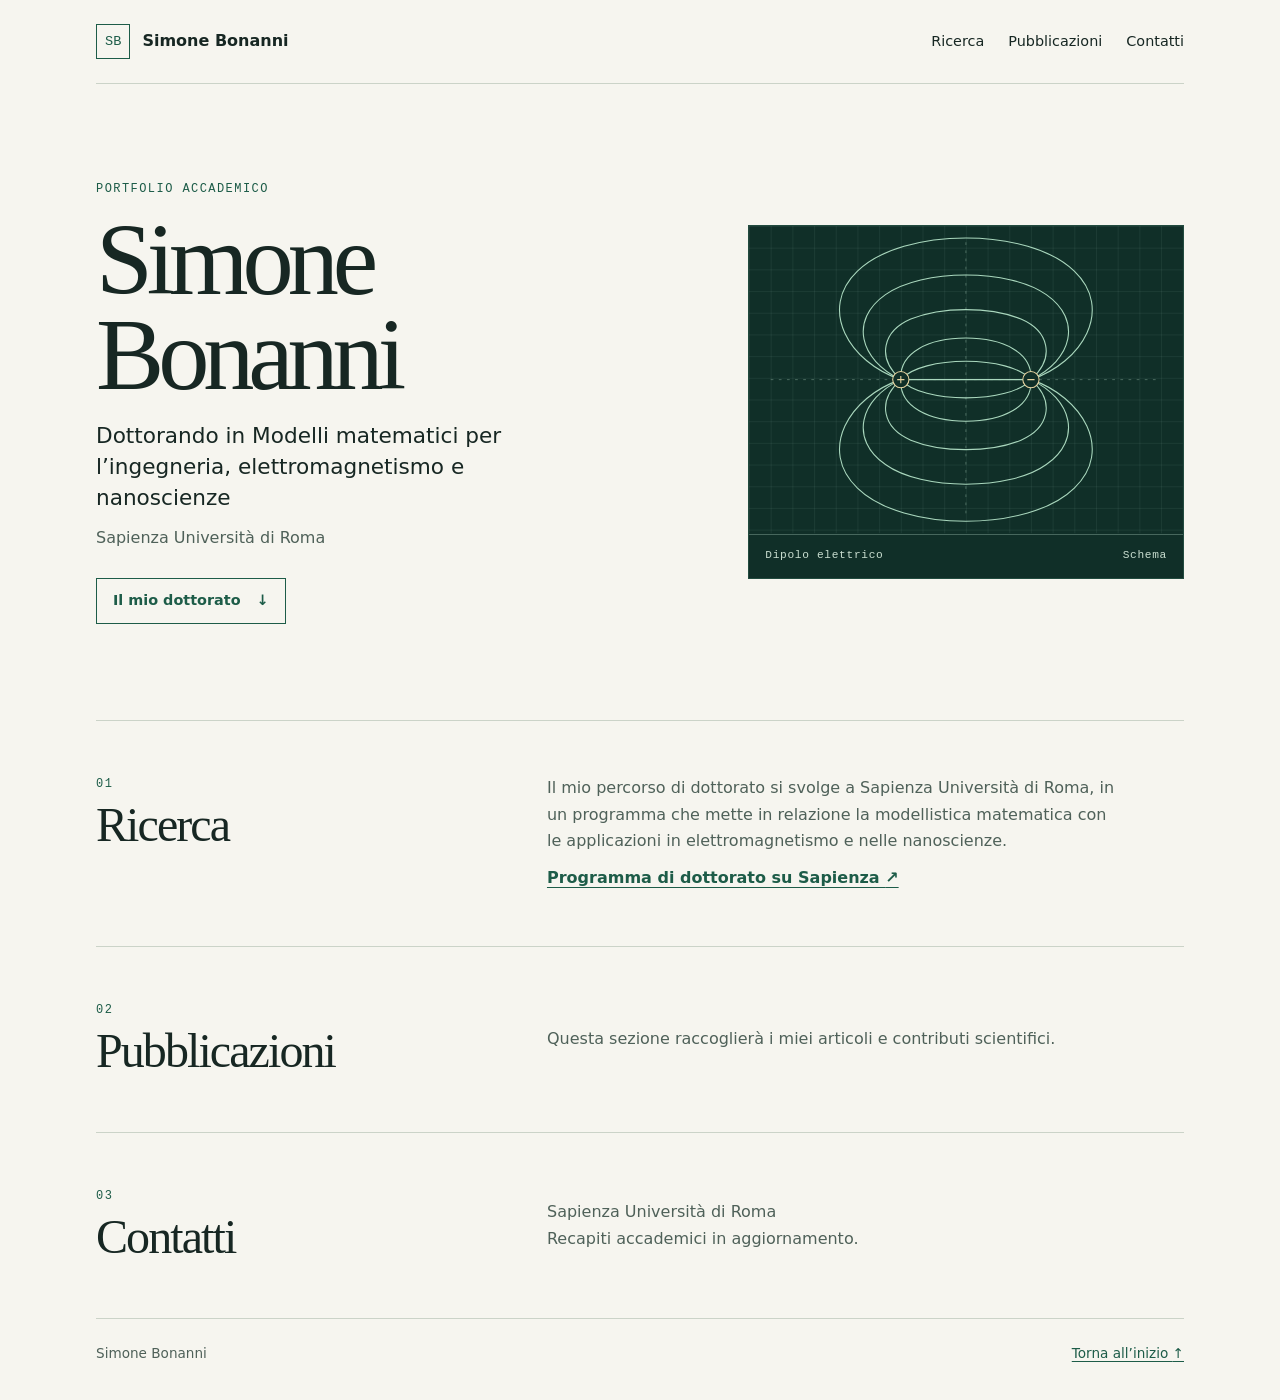
==== index.html @ e250a737 "Pubblica il portfolio accademico" ====
<!doctype html>
<html lang="it">
<head>
  <meta charset="utf-8">
  <meta name="viewport" content="width=device-width, initial-scale=1">
  <meta name="description" content="Portfolio accademico di Simone Bonanni, dottorando in Modelli matematici per l’ingegneria, elettromagnetismo e nanoscienze presso Sapienza Università di Roma.">
  <meta name="theme-color" content="#f6f5ef">
  <title>Simone Bonanni · Portfolio accademico</title>
  <link rel="icon" href="data:image/svg+xml,%3Csvg xmlns='http://www.w3.org/2000/svg' viewBox='0 0 32 32'%3E%3Crect width='32' height='32' rx='4' fill='%23102f28'/%3E%3Ctext x='16' y='21' text-anchor='middle' font-family='monospace' font-size='14' fill='%23f6f5ef'%3ESB%3C/text%3E%3C/svg%3E">
  <style>
    :root {
      color-scheme: light;
      --paper: #f6f5ef;
      --ink: #172723;
      --muted: #4f6159;
      --accent: #1d5c48;
      --line: #cbd3c8;
      --display: Georgia, "Times New Roman", serif;
      --mono: ui-monospace, "Cascadia Mono", Consolas, monospace;
    }

    *, *::before, *::after { box-sizing: border-box; }
    body {
      margin: 0;
      background: var(--paper);
      color: var(--ink);
      font: 1rem/1.65 system-ui, sans-serif;
    }
    a { color: var(--accent); text-underline-offset: .25em; }
    a:hover { text-decoration-thickness: 2px; }
    a:focus-visible { outline: 2px solid var(--accent); outline-offset: 5px; }
    h1, h2, p, figure { margin: 0; }
    h1, h2 { font-family: var(--display); font-weight: 400; }
    .wrap { width: min(68rem, calc(100% - 4rem)); margin-inline: auto; }
    .skip {
      position: absolute;
      z-index: 1;
      padding: .5rem 1rem;
      background: var(--paper);
      transform: translateY(-120%);
    }
    .skip:focus { transform: translateY(0); }
    .header {
      display: flex;
      align-items: center;
      justify-content: space-between;
      gap: .75rem 2rem;
      min-height: 5.25rem;
      padding-block: .75rem;
      border-bottom: 1px solid var(--line);
    }
    .brand {
      display: inline-flex;
      align-items: center;
      gap: .75rem;
      color: var(--ink);
      font-weight: 650;
      text-decoration: none;
    }
    .monogram {
      display: grid;
      place-items: center;
      width: 2.15rem;
      height: 2.15rem;
      border: 1px solid var(--accent);
      color: var(--accent);
      font: .85rem var(--mono);
    }
    .nav { display: flex; flex-wrap: wrap; gap: .3rem 1.5rem; }
    .nav a { color: var(--ink); font-size: .9rem; text-decoration: none; }
    .nav a:hover, .brand:hover { text-decoration: underline; }
    .hero {
      display: grid;
      grid-template-columns: minmax(0, 1.35fr) minmax(0, 1fr);
      align-items: center;
      gap: clamp(2rem, 5vw, 4.5rem);
      padding-block: clamp(3.5rem, 8vw, 6rem);
    }
    .eyebrow, .section-number {
      color: var(--accent);
      font: .75rem/1.5 var(--mono);
      letter-spacing: .12em;
      text-transform: uppercase;
    }
    h1 {
      margin-block: .85rem 1.1rem;
      font-size: clamp(3.5rem, 8vw, 6.75rem);
      line-height: .93;
      letter-spacing: -.06em;
    }
    .role {
      max-width: 34ch;
      font-size: clamp(1.1rem, 2vw, 1.35rem);
      line-height: 1.45;
    }
    .affiliation { margin-top: .7rem; color: var(--muted); }
    .hero-link {
      display: inline-flex;
      align-items: center;
      gap: 1rem;
      margin-top: 1.65rem;
      padding: .65rem 1rem;
      border: 1px solid var(--accent);
      color: var(--accent);
      font-size: .9rem;
      font-weight: 650;
      text-decoration: none;
    }
    .hero-link:hover { background: var(--accent); color: white; }
    .field {
      display: grid;
      grid-template-rows: 1fr auto;
      border: 1px solid #224b3f;
      background: #102f28;
      color: #c9ded0;
    }
    .field svg { display: block; width: 100%; height: auto; }
    .field figcaption {
      display: flex;
      justify-content: space-between;
      gap: .5rem;
      padding: .85rem 1rem;
      border-top: 1px solid #47675d;
      font: .7rem/1.4 var(--mono);
      letter-spacing: .06em;
    }
    .section {
      display: grid;
      grid-template-columns: minmax(0, 1fr) minmax(0, 1.55fr);
      gap: 1.25rem 2.5rem;
      padding-block: clamp(2rem, 5vw, 3.4rem);
      border-top: 1px solid var(--line);
      scroll-margin-top: 1.5rem;
    }
    h2 {
      margin-top: .35rem;
      font-size: clamp(2rem, 4.3vw, 3rem);
      line-height: 1.1;
      letter-spacing: -.04em;
    }
    .section-body { align-self: center; }
    .section-body p { max-width: 56ch; color: var(--muted); }
    .section-body a { display: inline-block; margin-top: .65rem; font-weight: 600; }
    footer {
      display: flex;
      flex-wrap: wrap;
      justify-content: space-between;
      gap: .5rem 1.5rem;
      padding-block: 1.4rem 2.25rem;
      border-top: 1px solid var(--line);
      color: var(--muted);
      font-size: .85rem;
    }
    @media (max-width: 45rem) {
      .wrap { width: calc(100% - 2.5rem); }
      .hero, .section { grid-template-columns: 1fr; }
      .hero { gap: 2rem; }
      .field { max-width: 29rem; }
    }
    @media (max-width: 30rem) {
      .header { align-items: flex-start; flex-direction: column; }
      .nav { gap: .3rem 1.2rem; }
    }
  </style>
</head>
<body id="inizio">
  <a class="skip" href="#contenuto">Vai al contenuto</a>
  <header class="header wrap">
    <a class="brand" href="#inizio">
      <span class="monogram" aria-hidden="true">SB</span>
      <span>Simone Bonanni</span>
    </a>
    <nav class="nav" aria-label="Navigazione principale">
      <a href="#ricerca">Ricerca</a>
      <a href="#pubblicazioni">Pubblicazioni</a>
      <a href="#contatti">Contatti</a>
    </nav>
  </header>

  <main id="contenuto" class="wrap" tabindex="-1">
    <section class="hero" aria-labelledby="nome">
      <div>
        <p class="eyebrow">Portfolio accademico</p>
        <h1 id="nome">Simone<br>Bonanni</h1>
        <p class="role">Dottorando in Modelli matematici per l’ingegneria, elettromagnetismo e nanoscienze</p>
        <p class="affiliation">Sapienza Università di Roma</p>
        <a class="hero-link" href="#ricerca">Il mio dottorato <span aria-hidden="true">↓</span></a>
      </div>

      <figure class="field">
        <svg viewBox="0 0 480 340" aria-hidden="true" focusable="false">
          <defs>
            <pattern id="griglia" width="24" height="24" patternUnits="userSpaceOnUse">
              <path d="M 24 0 H 0 V 24" fill="none" stroke="#b5d9c5" stroke-opacity=".16"/>
            </pattern>
            <g id="linee" fill="none">
              <path d="M168 170 C111 151 76 92 120 50 C170 1 310 1 360 50 C404 92 369 151 312 170"/>
              <path d="M168 170 C122 148 111 104 151 76 C191 47 289 47 329 76 C369 104 358 148 312 170"/>
              <path d="M168 170 C140 145 149 116 179 103 C213 89 267 89 301 103 C331 116 340 145 312 170"/>
              <path d="M168 170 C166 140 199 124 240 124 C281 124 314 140 312 170"/>
              <path d="M168 170 C191 143 289 143 312 170"/>
            </g>
          </defs>
          <rect width="480" height="340" fill="url(#griglia)"/>
          <path d="M24 170 H456 M240 18 V322" stroke="#b5d9c5" stroke-opacity=".38" stroke-dasharray="3 6"/>
          <g stroke="#a9d7bd" stroke-width="1.2">
            <use href="#linee"/>
            <use href="#linee" transform="translate(0 340) scale(1 -1)"/>
            <path d="M168 170 H312" fill="none"/>
          </g>
          <g fill="#102f28" stroke="#e8d4a1" stroke-width="1.2">
            <circle cx="168" cy="170" r="9"/>
            <circle cx="312" cy="170" r="9"/>
            <path d="M164 170 H172 M168 166 V174 M308 170 H316" fill="none"/>
          </g>
        </svg>
        <figcaption><span>Dipolo elettrico</span><span>Schema</span></figcaption>
      </figure>
    </section>

    <section id="ricerca" class="section" aria-labelledby="titolo-ricerca">
      <div>
        <p class="section-number" aria-hidden="true">01</p>
        <h2 id="titolo-ricerca">Ricerca</h2>
      </div>
      <div class="section-body">
        <p>Il mio percorso di dottorato si svolge a Sapienza Università di Roma, in un programma che mette in relazione la modellistica matematica con le applicazioni in elettromagnetismo e nelle nanoscienze.</p>
        <a href="https://phd.uniroma1.it/web/modelli-matematici-per-lingegneria-elettromagnetismo-e-nanoscienze_nd3523.aspx">Programma di dottorato su Sapienza <span aria-hidden="true">↗</span></a>
      </div>
    </section>

    <section id="pubblicazioni" class="section" aria-labelledby="titolo-pubblicazioni">
      <div>
        <p class="section-number" aria-hidden="true">02</p>
        <h2 id="titolo-pubblicazioni">Pubblicazioni</h2>
      </div>
      <div class="section-body">
        <p>Questa sezione raccoglierà i miei articoli e contributi scientifici.</p>
      </div>
    </section>

    <section id="contatti" class="section" aria-labelledby="titolo-contatti">
      <div>
        <p class="section-number" aria-hidden="true">03</p>
        <h2 id="titolo-contatti">Contatti</h2>
      </div>
      <div class="section-body">
        <p>Sapienza Università di Roma</p>
        <p>Recapiti accademici in aggiornamento.</p>
      </div>
    </section>
  </main>

  <footer class="wrap">
    <p>Simone Bonanni</p>
    <a href="#inizio">Torna all’inizio <span aria-hidden="true">↑</span></a>
  </footer>
</body>
</html>
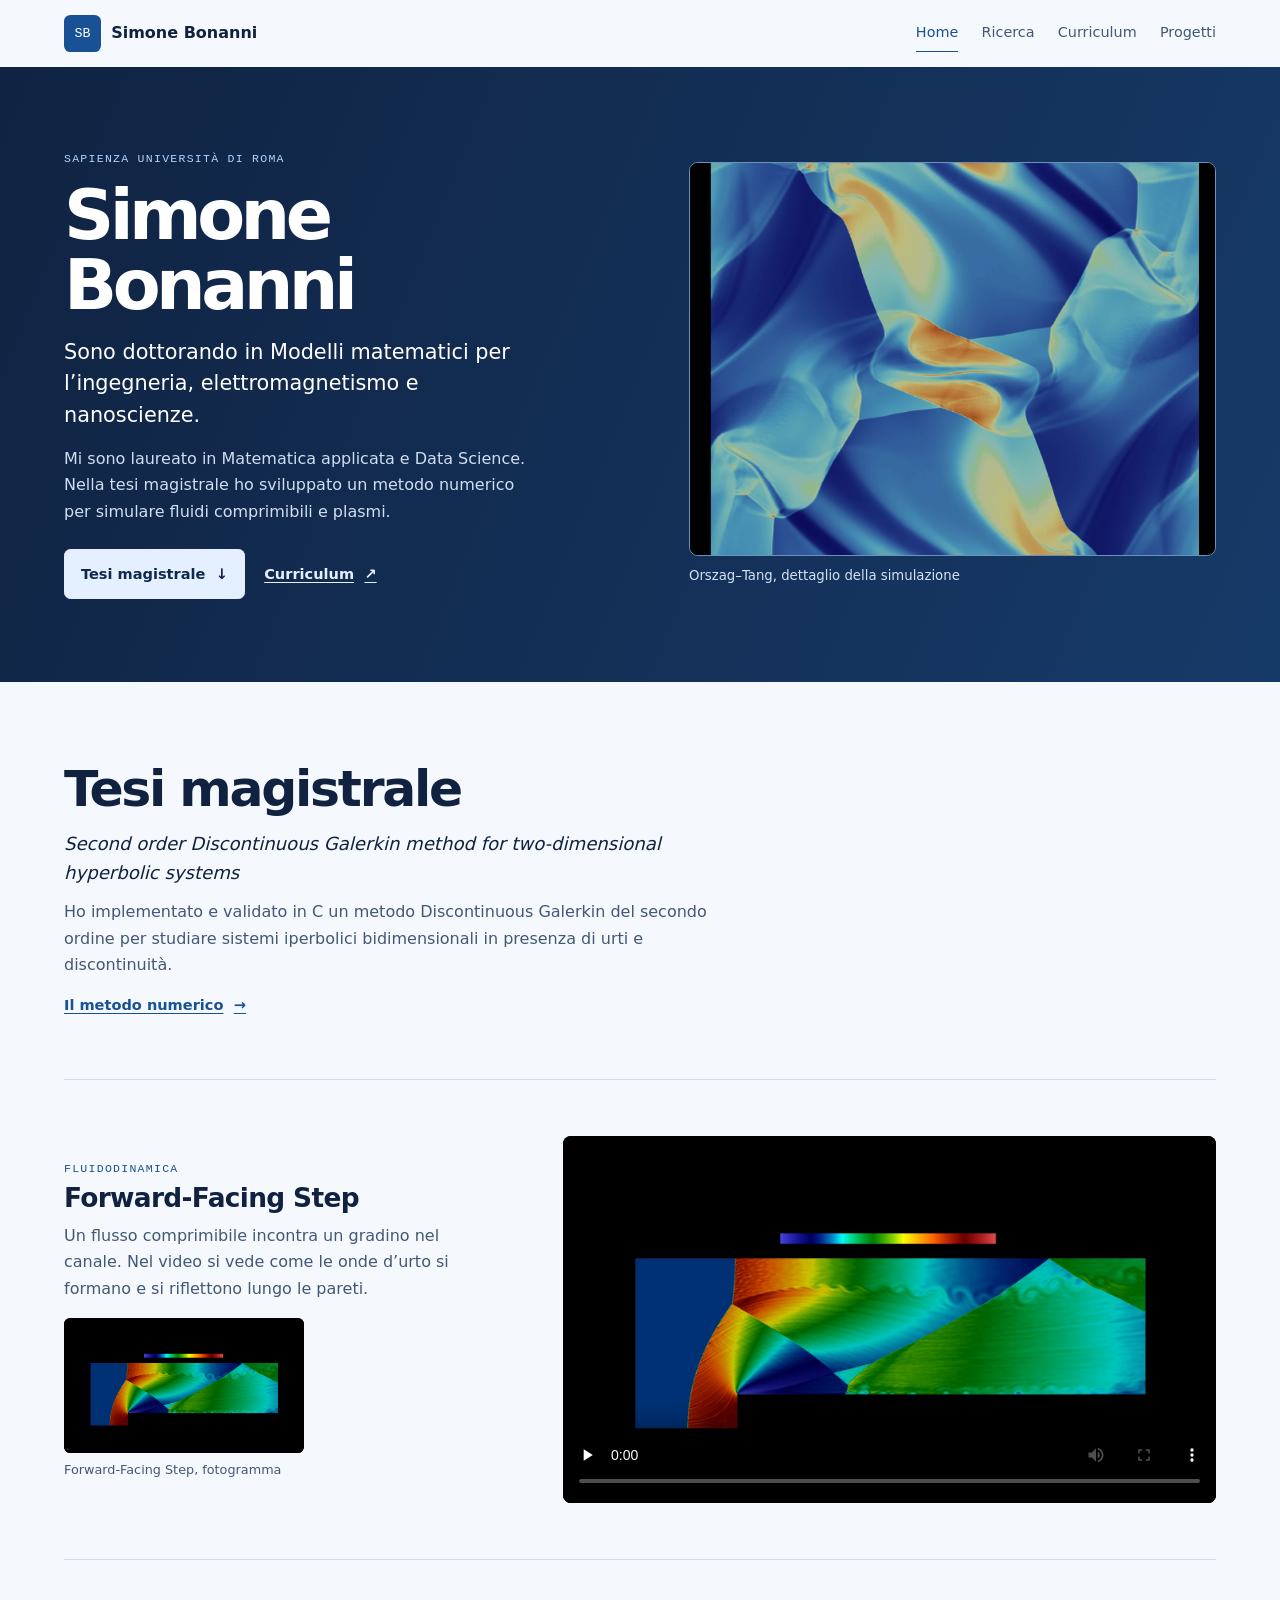
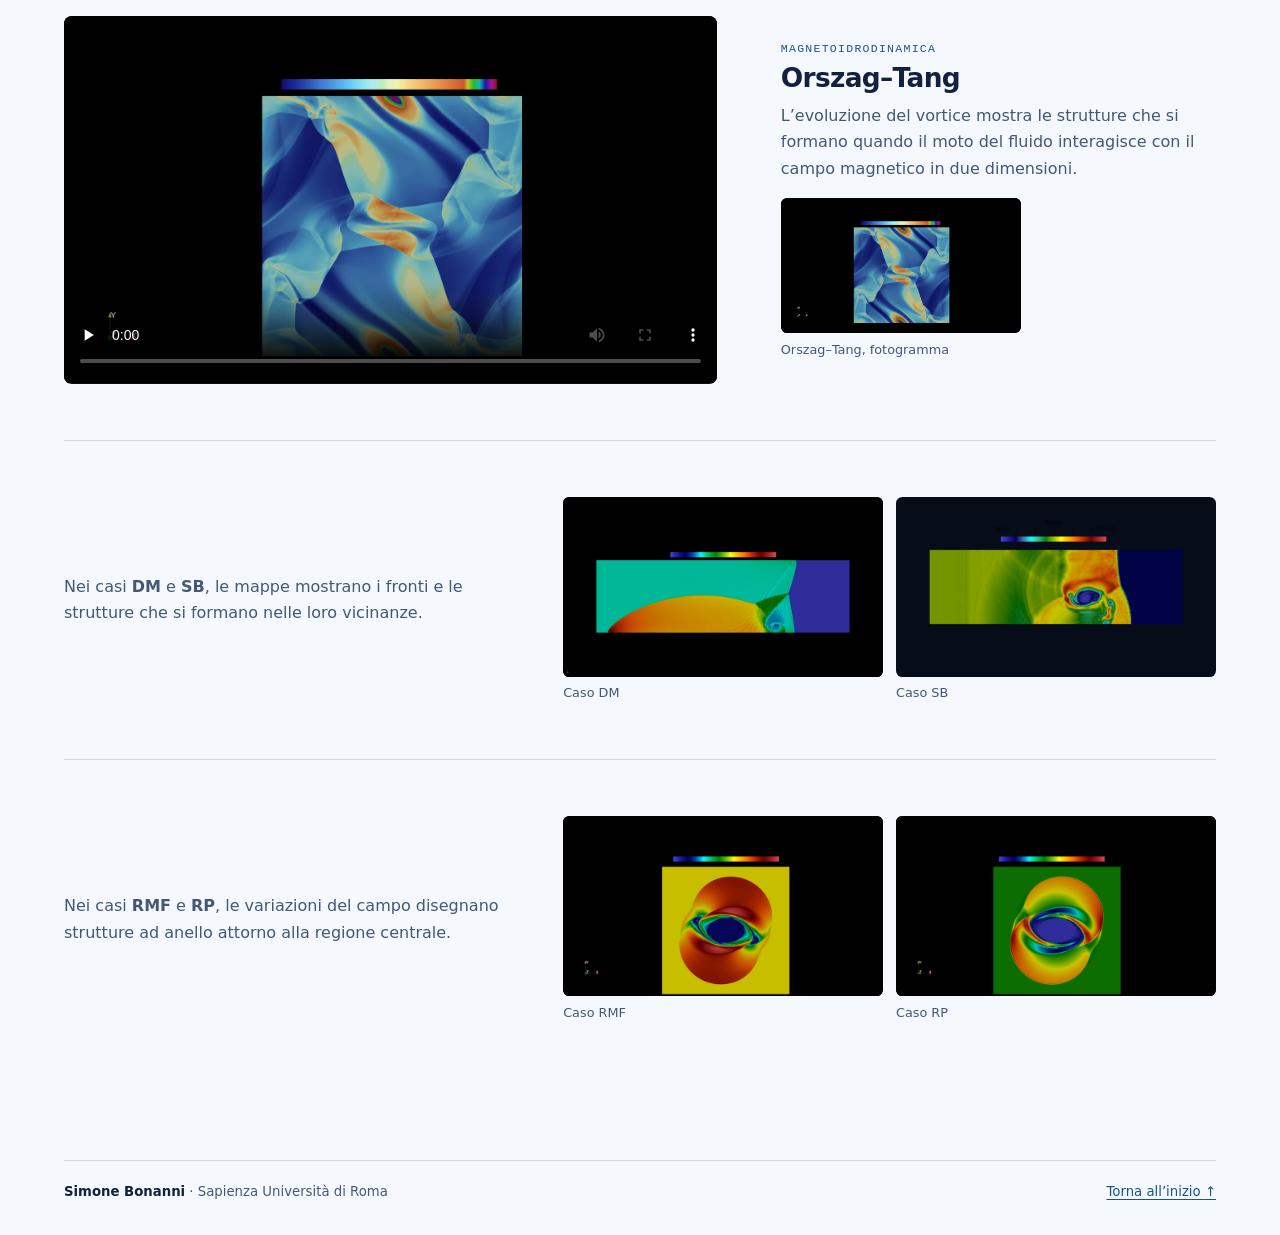
==== commit ce5cc789: "Pubblica il sito in blu con curriculum e simulazioni" ====
--- a/index.html
+++ b/index.html
@@ -3,256 +3,128 @@
 <head>
   <meta charset="utf-8">
   <meta name="viewport" content="width=device-width, initial-scale=1">
-  <meta name="description" content="Portfolio accademico di Simone Bonanni, dottorando in Modelli matematici per l’ingegneria, elettromagnetismo e nanoscienze presso Sapienza Università di Roma.">
-  <meta name="theme-color" content="#f6f5ef">
-  <title>Simone Bonanni · Portfolio accademico</title>
-  <link rel="icon" href="data:image/svg+xml,%3Csvg xmlns='http://www.w3.org/2000/svg' viewBox='0 0 32 32'%3E%3Crect width='32' height='32' rx='4' fill='%23102f28'/%3E%3Ctext x='16' y='21' text-anchor='middle' font-family='monospace' font-size='14' fill='%23f6f5ef'%3ESB%3C/text%3E%3C/svg%3E">
-  <style>
-    :root {
-      color-scheme: light;
-      --paper: #f6f5ef;
-      --ink: #172723;
-      --muted: #4f6159;
-      --accent: #1d5c48;
-      --line: #cbd3c8;
-      --display: Georgia, "Times New Roman", serif;
-      --mono: ui-monospace, "Cascadia Mono", Consolas, monospace;
-    }
-
-    *, *::before, *::after { box-sizing: border-box; }
-    body {
-      margin: 0;
-      background: var(--paper);
-      color: var(--ink);
-      font: 1rem/1.65 system-ui, sans-serif;
-    }
-    a { color: var(--accent); text-underline-offset: .25em; }
-    a:hover { text-decoration-thickness: 2px; }
-    a:focus-visible { outline: 2px solid var(--accent); outline-offset: 5px; }
-    h1, h2, p, figure { margin: 0; }
-    h1, h2 { font-family: var(--display); font-weight: 400; }
-    .wrap { width: min(68rem, calc(100% - 4rem)); margin-inline: auto; }
-    .skip {
-      position: absolute;
-      z-index: 1;
-      padding: .5rem 1rem;
-      background: var(--paper);
-      transform: translateY(-120%);
-    }
-    .skip:focus { transform: translateY(0); }
-    .header {
-      display: flex;
-      align-items: center;
-      justify-content: space-between;
-      gap: .75rem 2rem;
-      min-height: 5.25rem;
-      padding-block: .75rem;
-      border-bottom: 1px solid var(--line);
-    }
-    .brand {
-      display: inline-flex;
-      align-items: center;
-      gap: .75rem;
-      color: var(--ink);
-      font-weight: 650;
-      text-decoration: none;
-    }
-    .monogram {
-      display: grid;
-      place-items: center;
-      width: 2.15rem;
-      height: 2.15rem;
-      border: 1px solid var(--accent);
-      color: var(--accent);
-      font: .85rem var(--mono);
-    }
-    .nav { display: flex; flex-wrap: wrap; gap: .3rem 1.5rem; }
-    .nav a { color: var(--ink); font-size: .9rem; text-decoration: none; }
-    .nav a:hover, .brand:hover { text-decoration: underline; }
-    .hero {
-      display: grid;
-      grid-template-columns: minmax(0, 1.35fr) minmax(0, 1fr);
-      align-items: center;
-      gap: clamp(2rem, 5vw, 4.5rem);
-      padding-block: clamp(3.5rem, 8vw, 6rem);
-    }
-    .eyebrow, .section-number {
-      color: var(--accent);
-      font: .75rem/1.5 var(--mono);
-      letter-spacing: .12em;
-      text-transform: uppercase;
-    }
-    h1 {
-      margin-block: .85rem 1.1rem;
-      font-size: clamp(3.5rem, 8vw, 6.75rem);
-      line-height: .93;
-      letter-spacing: -.06em;
-    }
-    .role {
-      max-width: 34ch;
-      font-size: clamp(1.1rem, 2vw, 1.35rem);
-      line-height: 1.45;
-    }
-    .affiliation { margin-top: .7rem; color: var(--muted); }
-    .hero-link {
-      display: inline-flex;
-      align-items: center;
-      gap: 1rem;
-      margin-top: 1.65rem;
-      padding: .65rem 1rem;
-      border: 1px solid var(--accent);
-      color: var(--accent);
-      font-size: .9rem;
-      font-weight: 650;
-      text-decoration: none;
-    }
-    .hero-link:hover { background: var(--accent); color: white; }
-    .field {
-      display: grid;
-      grid-template-rows: 1fr auto;
-      border: 1px solid #224b3f;
-      background: #102f28;
-      color: #c9ded0;
-    }
-    .field svg { display: block; width: 100%; height: auto; }
-    .field figcaption {
-      display: flex;
-      justify-content: space-between;
-      gap: .5rem;
-      padding: .85rem 1rem;
-      border-top: 1px solid #47675d;
-      font: .7rem/1.4 var(--mono);
-      letter-spacing: .06em;
-    }
-    .section {
-      display: grid;
-      grid-template-columns: minmax(0, 1fr) minmax(0, 1.55fr);
-      gap: 1.25rem 2.5rem;
-      padding-block: clamp(2rem, 5vw, 3.4rem);
-      border-top: 1px solid var(--line);
-      scroll-margin-top: 1.5rem;
-    }
-    h2 {
-      margin-top: .35rem;
-      font-size: clamp(2rem, 4.3vw, 3rem);
-      line-height: 1.1;
-      letter-spacing: -.04em;
-    }
-    .section-body { align-self: center; }
-    .section-body p { max-width: 56ch; color: var(--muted); }
-    .section-body a { display: inline-block; margin-top: .65rem; font-weight: 600; }
-    footer {
-      display: flex;
-      flex-wrap: wrap;
-      justify-content: space-between;
-      gap: .5rem 1.5rem;
-      padding-block: 1.4rem 2.25rem;
-      border-top: 1px solid var(--line);
-      color: var(--muted);
-      font-size: .85rem;
-    }
-    @media (max-width: 45rem) {
-      .wrap { width: calc(100% - 2.5rem); }
-      .hero, .section { grid-template-columns: 1fr; }
-      .hero { gap: 2rem; }
-      .field { max-width: 29rem; }
-    }
-    @media (max-width: 30rem) {
-      .header { align-items: flex-start; flex-direction: column; }
-      .nav { gap: .3rem 1.2rem; }
-    }
-  </style>
+  <meta name="description" content="Simone Bonanni, dottorando presso Sapienza Università di Roma. Ricerca, curriculum e simulazioni dalla tesi magistrale.">
+  <meta name="theme-color" content="#10284b">
+  <title>Simone Bonanni</title>
+  <link rel="canonical" href="https://simone-bonanni.github.io/">
+  <link rel="icon" href="segno.svg" type="image/svg+xml">
+  <link rel="stylesheet" href="stile.css">
 </head>
 <body id="inizio">
   <a class="skip" href="#contenuto">Vai al contenuto</a>
   <header class="header wrap">
-    <a class="brand" href="#inizio">
-      <span class="monogram" aria-hidden="true">SB</span>
-      <span>Simone Bonanni</span>
-    </a>
+    <a class="brand" href="index.html"><span class="monogram" aria-hidden="true">SB</span> Simone Bonanni</a>
     <nav class="nav" aria-label="Navigazione principale">
-      <a href="#ricerca">Ricerca</a>
-      <a href="#pubblicazioni">Pubblicazioni</a>
-      <a href="#contatti">Contatti</a>
+      <a href="index.html" aria-current="page">Home</a>
+      <a href="ricerca.html">Ricerca</a>
+      <a href="curriculum.html">Curriculum</a>
+      <a href="progetti.html">Progetti</a>
     </nav>
   </header>
-
-  <main id="contenuto" class="wrap" tabindex="-1">
-    <section class="hero" aria-labelledby="nome">
-      <div>
-        <p class="eyebrow">Portfolio accademico</p>
-        <h1 id="nome">Simone<br>Bonanni</h1>
-        <p class="role">Dottorando in Modelli matematici per l’ingegneria, elettromagnetismo e nanoscienze</p>
-        <p class="affiliation">Sapienza Università di Roma</p>
-        <a class="hero-link" href="#ricerca">Il mio dottorato <span aria-hidden="true">↓</span></a>
-      </div>
-
-      <figure class="field">
-        <svg viewBox="0 0 480 340" aria-hidden="true" focusable="false">
-          <defs>
-            <pattern id="griglia" width="24" height="24" patternUnits="userSpaceOnUse">
-              <path d="M 24 0 H 0 V 24" fill="none" stroke="#b5d9c5" stroke-opacity=".16"/>
-            </pattern>
-            <g id="linee" fill="none">
-              <path d="M168 170 C111 151 76 92 120 50 C170 1 310 1 360 50 C404 92 369 151 312 170"/>
-              <path d="M168 170 C122 148 111 104 151 76 C191 47 289 47 329 76 C369 104 358 148 312 170"/>
-              <path d="M168 170 C140 145 149 116 179 103 C213 89 267 89 301 103 C331 116 340 145 312 170"/>
-              <path d="M168 170 C166 140 199 124 240 124 C281 124 314 140 312 170"/>
-              <path d="M168 170 C191 143 289 143 312 170"/>
-            </g>
-          </defs>
-          <rect width="480" height="340" fill="url(#griglia)"/>
-          <path d="M24 170 H456 M240 18 V322" stroke="#b5d9c5" stroke-opacity=".38" stroke-dasharray="3 6"/>
-          <g stroke="#a9d7bd" stroke-width="1.2">
-            <use href="#linee"/>
-            <use href="#linee" transform="translate(0 340) scale(1 -1)"/>
-            <path d="M168 170 H312" fill="none"/>
-          </g>
-          <g fill="#102f28" stroke="#e8d4a1" stroke-width="1.2">
-            <circle cx="168" cy="170" r="9"/>
-            <circle cx="312" cy="170" r="9"/>
-            <path d="M164 170 H172 M168 166 V174 M308 170 H316" fill="none"/>
-          </g>
-        </svg>
-        <figcaption><span>Dipolo elettrico</span><span>Schema</span></figcaption>
-      </figure>
-    </section>
-
-    <section id="ricerca" class="section" aria-labelledby="titolo-ricerca">
-      <div>
-        <p class="section-number" aria-hidden="true">01</p>
-        <h2 id="titolo-ricerca">Ricerca</h2>
-      </div>
-      <div class="section-body">
-        <p>Il mio percorso di dottorato si svolge a Sapienza Università di Roma, in un programma che mette in relazione la modellistica matematica con le applicazioni in elettromagnetismo e nelle nanoscienze.</p>
-        <a href="https://phd.uniroma1.it/web/modelli-matematici-per-lingegneria-elettromagnetismo-e-nanoscienze_nd3523.aspx">Programma di dottorato su Sapienza <span aria-hidden="true">↗</span></a>
+  <main id="contenuto" tabindex="-1">
+    <section class="hero-band" aria-labelledby="nome">
+      <div class="hero wrap">
+        <div>
+          <p class="eyebrow">Sapienza Università di Roma</p>
+          <h1 id="nome">Simone Bonanni</h1>
+          <p class="lead">Sono dottorando in Modelli matematici per l’ingegneria, elettromagnetismo e nanoscienze.</p>
+          <p class="hero-note">Mi sono laureato in Matematica applicata e Data Science. Nella tesi magistrale ho sviluppato un metodo numerico per simulare fluidi comprimibili e plasmi.</p>
+          <div class="actions">
+            <a class="button" href="#ricerca">Tesi magistrale <span aria-hidden="true">↓</span></a>
+            <a class="text-link" href="curriculum.html">Curriculum <span aria-hidden="true">↗</span></a>
+          </div>
+        </div>
+        <figure class="hero-figure">
+          <a href="media-orszag-tang-dettaglio.webp" aria-label="Apri il dettaglio della simulazione Orszag–Tang">
+            <img src="media-orszag-tang-dettaglio.webp" width="1317" height="1600" alt="Dettaglio a falsi colori del test magnetoidrodinamico Orszag–Tang" fetchpriority="high">
+          </a>
+          <figcaption>Orszag–Tang, dettaglio della simulazione</figcaption>
+        </figure>
       </div>
     </section>
 
-    <section id="pubblicazioni" class="section" aria-labelledby="titolo-pubblicazioni">
-      <div>
-        <p class="section-number" aria-hidden="true">02</p>
-        <h2 id="titolo-pubblicazioni">Pubblicazioni</h2>
+    <section id="ricerca" class="section wrap" aria-labelledby="tesi-home">
+      <header class="thesis-heading">
+        <h2 id="tesi-home">Tesi magistrale</h2>
+        <p class="thesis-title" lang="en">Second order Discontinuous Galerkin method for two-dimensional hyperbolic systems</p>
+        <p>Ho implementato e validato in C un metodo Discontinuous Galerkin del secondo ordine per studiare sistemi iperbolici bidimensionali in presenza di urti e discontinuità.</p>
+        <a class="text-link" href="ricerca.html#tesi">Il metodo numerico <span aria-hidden="true">→</span></a>
+      </header>
+
+      <article class="simulation" aria-labelledby="titolo-ffs">
+        <div class="simulation-copy">
+          <p class="eyebrow">Fluidodinamica</p>
+          <h3 id="titolo-ffs">Forward-Facing Step</h3>
+          <p id="desc-ffs">Un flusso comprimibile incontra un gradino nel canale. Nel video si vede come le onde d’urto si formano e si riflettono lungo le pareti.</p>
+          <figure class="simulation-image">
+            <a href="media-forward-facing-step.webp" aria-label="Apri l’immagine di Forward-Facing Step, fotogramma">
+              <img src="media-forward-facing-step.webp" width="1600" height="900" alt="Campo colorato in un canale con un gradino e fronti obliqui" loading="lazy">
+            </a>
+            <figcaption>Forward-Facing Step, fotogramma</figcaption>
+          </figure>
+        </div>
+        <video controls playsinline preload="none" width="1920" height="1080" poster="media-forward-facing-step.webp" aria-labelledby="titolo-ffs" aria-describedby="desc-ffs">
+          <source src="media-forward-facing-step.mp4" type="video/mp4">
+          <p><a href="media-forward-facing-step.mp4">Apri il video Forward-Facing Step</a></p>
+        </video>
+      </article>
+
+      <article class="simulation simulation-reverse" aria-labelledby="titolo-ot">
+        <div class="simulation-copy">
+          <p class="eyebrow">Magnetoidrodinamica</p>
+          <h3 id="titolo-ot">Orszag–Tang</h3>
+          <p id="desc-ot">L’evoluzione del vortice mostra le strutture che si formano quando il moto del fluido interagisce con il campo magnetico in due dimensioni.</p>
+          <figure class="simulation-image">
+            <a href="media-orszag-tang.webp" aria-label="Apri l’immagine di Orszag–Tang, fotogramma">
+              <img src="media-orszag-tang.webp" width="1600" height="900" alt="Campo quadrato con bande diagonali e strutture al centro e ai bordi" loading="lazy">
+            </a>
+            <figcaption>Orszag–Tang, fotogramma</figcaption>
+          </figure>
+        </div>
+        <video controls playsinline preload="none" width="1920" height="1080" poster="media-orszag-tang.webp" aria-labelledby="titolo-ot" aria-describedby="desc-ot">
+          <source src="media-orszag-tang.mp4" type="video/mp4">
+          <p><a href="media-orszag-tang.mp4">Apri il video Orszag–Tang</a></p>
+        </video>
+      </article>
+
+      <div class="results">
+        <p>Nei casi <strong>DM</strong> e <strong>SB</strong>, le mappe mostrano i fronti e le strutture che si formano nelle loro vicinanze.</p>
+        <div class="result-images">
+          <figure class="simulation-image">
+            <a href="media-dm.webp" aria-label="Apri l’immagine di Caso DM">
+              <img src="media-dm.webp" width="1600" height="900" alt="Fronte curvo e regione vorticosa in un campo rettangolare" loading="lazy">
+            </a>
+            <figcaption>Caso DM</figcaption>
+          </figure>
+          <figure class="simulation-image">
+            <a href="media-sb.webp" aria-label="Apri l’immagine di Caso SB">
+              <img src="media-sb.webp" width="1600" height="900" alt="Campo rettangolare con un fronte e strutture ovali in prossimità del fronte" loading="lazy">
+            </a>
+            <figcaption>Caso SB</figcaption>
+          </figure>
+        </div>
       </div>
-      <div class="section-body">
-        <p>Questa sezione raccoglierà i miei articoli e contributi scientifici.</p>
-      </div>
-    </section>
-
-    <section id="contatti" class="section" aria-labelledby="titolo-contatti">
-      <div>
-        <p class="section-number" aria-hidden="true">03</p>
-        <h2 id="titolo-contatti">Contatti</h2>
-      </div>
-      <div class="section-body">
-        <p>Sapienza Università di Roma</p>
-        <p>Recapiti accademici in aggiornamento.</p>
+      <div class="results">
+        <p>Nei casi <strong>RMF</strong> e <strong>RP</strong>, le variazioni del campo disegnano strutture ad anello attorno alla regione centrale.</p>
+        <div class="result-images">
+          <figure class="simulation-image">
+            <a href="media-rmf.webp" aria-label="Apri l’immagine di Caso RMF">
+              <img src="media-rmf.webp" width="1600" height="900" alt="Campo quadrato con due lobi caldi attorno a una regione centrale blu" loading="lazy">
+            </a>
+            <figcaption>Caso RMF</figcaption>
+          </figure>
+          <figure class="simulation-image">
+            <a href="media-rp.webp" aria-label="Apri l’immagine di Caso RP">
+              <img src="media-rp.webp" width="1600" height="900" alt="Campo quadrato con bande concentriche e una regione centrale blu" loading="lazy">
+            </a>
+            <figcaption>Caso RP</figcaption>
+          </figure>
+        </div>
       </div>
     </section>
   </main>
-
-  <footer class="wrap">
-    <p>Simone Bonanni</p>
+  <footer class="footer wrap">
+    <p><strong>Simone Bonanni</strong> · Sapienza Università di Roma</p>
     <a href="#inizio">Torna all’inizio <span aria-hidden="true">↑</span></a>
   </footer>
 </body>
--- a/stile.css
+++ b/stile.css
@@ -0,0 +1,249 @@
+:root {
+  color-scheme: light;
+  --paper: #f5f8fd;
+  --white: #fff;
+  --ink: #10223f;
+  --muted: #435876;
+  --blue: #185295;
+  --edge: #cddbef;
+  --wash: #eaf2ff;
+  --dark: #10284b;
+  --mono: ui-monospace, "Cascadia Mono", Consolas, monospace;
+}
+
+*, *::before, *::after { box-sizing: border-box; }
+body {
+  margin: 0;
+  background: var(--paper);
+  color: var(--ink);
+  font: 1rem/1.65 system-ui, sans-serif;
+}
+img, video { display: block; max-width: 100%; height: auto; }
+a { color: var(--blue); text-underline-offset: .22em; }
+a:hover { text-decoration-thickness: 2px; }
+a:focus-visible, video:focus-visible {
+  outline: 2px solid var(--blue);
+  outline-offset: 5px;
+}
+h1, h2, h3, p, figure, dl, dd { margin: 0; }
+h1, h2, h3 { font-weight: 680; }
+h1 { font-size: clamp(2.7rem, 6vw, 4.7rem); line-height: 1; letter-spacing: -.065em; }
+h2 { font-size: clamp(1.85rem, 4.1vw, 3.15rem); line-height: 1.09; letter-spacing: -.045em; }
+h3 { font-size: clamp(1.25rem, 2.15vw, 1.65rem); line-height: 1.22; letter-spacing: -.025em; }
+.wrap { width: min(72rem, calc(100% - 5rem)); margin-inline: auto; }
+.skip {
+  position: absolute;
+  z-index: 2;
+  padding: .5rem 1rem;
+  background: var(--paper);
+  transform: translateY(-150%);
+}
+.skip:focus { transform: translateY(0); }
+main:focus { outline: none; }
+.eyebrow, .date {
+  font: .72rem/1.5 var(--mono);
+  letter-spacing: .11em;
+  text-transform: uppercase;
+}
+.eyebrow, .date { color: var(--blue); }
+.muted { color: var(--muted); }
+.header {
+  display: flex;
+  align-items: center;
+  justify-content: space-between;
+  gap: .75rem 1.75rem;
+  padding-block: .95rem;
+}
+.brand {
+  display: inline-flex;
+  align-items: center;
+  gap: .65rem;
+  color: var(--ink);
+  font-weight: 650;
+  text-decoration: none;
+}
+.monogram {
+  display: grid;
+  place-items: center;
+  width: 2.3rem;
+  height: 2.3rem;
+  border-radius: .4rem;
+  background: var(--blue);
+  color: var(--white);
+  font: .83rem var(--mono);
+}
+.nav { display: flex; align-items: center; flex-wrap: wrap; gap: .25rem 1.45rem; }
+.nav a {
+  padding-block: .38rem;
+  color: var(--muted);
+  border-bottom: 1px solid transparent;
+  font-size: .9rem;
+  text-decoration: none;
+}
+.nav a[aria-current], .nav a:hover { border-color: var(--blue); color: var(--blue); }
+.button, .text-link {
+  display: inline-flex;
+  align-items: center;
+  gap: .65rem;
+  font-size: .91rem;
+  font-weight: 650;
+}
+.button {
+  padding: .73rem 1rem;
+  border: 1px solid var(--blue);
+  border-radius: .4rem;
+  background: var(--blue);
+  color: white;
+  text-decoration: none;
+}
+.button:hover { background: var(--dark); border-color: var(--dark); }
+.actions { display: flex; align-items: center; flex-wrap: wrap; gap: .85rem 1.2rem; }
+.hero-band {
+  background: linear-gradient(112deg, #102342, #163a68);
+  color: var(--white);
+}
+.hero-band a:focus-visible { outline-color: #a9d0ff; }
+.hero {
+  display: grid;
+  grid-template-columns: minmax(0, 1.04fr) minmax(0, 1fr);
+  gap: clamp(2rem, 6vw, 5.25rem);
+  align-items: center;
+  padding-block: clamp(2.5rem, 6.5vw, 5.5rem);
+}
+.hero h1 { margin-block: .75rem 1.1rem; font-size: clamp(3rem, 5.45vw, 5.05rem); }
+.hero .eyebrow { color: #afd4ff; }
+.hero .lead { max-width: 37ch; font-size: clamp(1.08rem, 2vw, 1.3rem); line-height: 1.52; }
+.hero-note { margin-top: .9rem; max-width: 46ch; color: #cfdef2; }
+.hero .actions { margin-top: 1.5rem; }
+.hero .button { background: #e4efff; border-color: #e4efff; color: var(--dark); }
+.hero .button:hover { background: #c7e0ff; border-color: #c7e0ff; }
+.hero .text-link { color: #e4efff; }
+.hero-figure a {
+  display: block;
+  background: #0b1b2d;
+  border: 1px solid #6c91bd;
+  border-radius: .55rem;
+  overflow: hidden;
+}
+.hero-figure img { width: 100%; aspect-ratio: 1.34; object-fit: cover; object-position: center 56%; }
+.hero-figure figcaption { margin-top: .55rem; color: #d3e2f5; font-size: .83rem; }
+.section { padding-block: clamp(2.8rem, 6.3vw, 5.5rem); scroll-margin-top: 1.5rem; }
+.section + .section, .ruled { border-top: 1px solid var(--edge); }
+.section-head {
+  display: grid;
+  grid-template-columns: minmax(0, 1.15fr) minmax(0, .85fr);
+  align-items: end;
+  gap: 1rem 3.2rem;
+  margin-bottom: 1.9rem;
+}
+.section-head h2, .section-title { margin-top: .4rem; }
+.section-head > p { max-width: 43ch; color: var(--muted); }
+.thesis-heading { max-width: 66ch; margin-bottom: clamp(2rem, 5vw, 3.8rem); }
+.thesis-heading p { margin-top: .7rem; color: var(--muted); }
+.thesis-heading .thesis-title { font-size: 1.13rem; font-style: italic; color: var(--ink); }
+.thesis-heading .text-link { margin-top: .9rem; }
+.simulation, .results {
+  display: grid;
+  grid-template-columns: minmax(0, .8fr) minmax(0, 1.2fr);
+  align-items: center;
+  gap: clamp(1.25rem, 5vw, 4rem);
+  padding-block: clamp(1.7rem, 4.5vw, 3.5rem);
+  border-top: 1px solid var(--edge);
+}
+.simulation-copy h3 { margin: .32rem 0 .52rem; }
+.simulation-copy p:not(.eyebrow), .results > p { color: var(--muted); max-width: 45ch; }
+.simulation-copy .simulation-image { width: min(100%, 15rem); margin-top: 1rem; }
+.simulation video { width: 100%; aspect-ratio: 16 / 9; background: #060d19; border-radius: .5rem; }
+.result-images { display: grid; grid-template-columns: repeat(2, minmax(0, 1fr)); gap: .8rem; }
+.simulation-image a { display: block; background: #060d19; border-radius: .4rem; }
+.simulation-image img { width: 100%; border-radius: inherit; }
+.simulation-image figcaption { margin-top: .35rem; color: var(--muted); font-size: .8rem; }
+.project-grid { display: grid; grid-template-columns: repeat(2, minmax(0, 1fr)); gap: 1.25rem; }
+.page-intro { padding-block: clamp(3.5rem, 8vw, 6.25rem) clamp(2.6rem, 5vw, 4rem); }
+.page-intro h1 { margin-bottom: 1rem; }
+.page-intro .lead { max-width: 57ch; font-size: clamp(1.1rem, 2.1vw, 1.33rem); color: var(--muted); }
+.detail {
+  display: grid;
+  grid-template-columns: minmax(0, .64fr) minmax(0, 1.36fr);
+  gap: 1.5rem 4rem;
+}
+.detail h2 { font-size: clamp(2rem, 3.8vw, 3rem); }
+.detail h2 + p { margin-top: .8rem; }
+.prose { max-width: 66ch; }
+.prose > p + p, .prose h3 + p, .prose p + .text-link { margin-top: .85rem; }
+.prose p { color: var(--muted); }
+.prose strong { color: var(--ink); }
+.prose .eyebrow { color: var(--blue); }
+.research-figure { margin-top: 1.5rem; border: 1px solid var(--edge); background: var(--white); }
+.research-figure img { width: 100%; }
+.research-figure figcaption { padding: .75rem 1rem; color: var(--muted); font-size: .88rem; }
+.facts {
+  display: grid;
+  grid-template-columns: repeat(3, minmax(0, 1fr));
+  gap: .75rem 1rem;
+  margin-block: 1.25rem;
+  padding: 1rem;
+  border-block: 1px solid var(--edge);
+}
+.facts dt { font: .68rem var(--mono); text-transform: uppercase; letter-spacing: .06em; color: var(--blue); }
+.facts dd { margin-top: .22rem; font-weight: 600; font-size: .91rem; }
+.references { margin: .9rem 0 0; padding-left: 1.15rem; color: var(--muted); }
+.references li + li { margin-top: .35rem; }
+.timeline { margin: 0; padding: 0; list-style: none; }
+.timeline li { padding-bottom: 1.3rem; }
+.timeline li + li { border-top: 1px solid var(--edge); padding-top: 1.15rem; }
+.timeline li:last-child { padding-bottom: 0; }
+.timeline h3 { margin: .27rem 0 .42rem; }
+.timeline p + p { margin-top: .35rem; }
+.timeline .meta { color: var(--muted); font-size: .91rem; }
+.skill-list > div { padding: .75rem 0; }
+.skill-list > div + div { border-top: 1px solid var(--edge); }
+.skill-list > div:first-child { padding-top: 0; }
+.skill-list dt { font-weight: 650; }
+.skill-list dd { margin-top: .1rem; color: var(--muted); }
+.table-scroll { overflow-x: auto; }
+table { width: 100%; border-collapse: collapse; text-align: left; font-size: .9rem; }
+th, td { padding: .55rem .6rem; border-bottom: 1px solid var(--edge); }
+thead th { font-weight: 650; color: var(--blue); }
+.project { padding: 1.35rem; border: 1px solid var(--edge); border-radius: .5rem; background: var(--wash); }
+.project h3 { margin: .45rem 0 .65rem; }
+.project p + p, .project p + .text-link { margin-top: .75rem; }
+.project p { color: var(--muted); }
+.project .eyebrow { color: var(--blue); }
+.footer {
+  display: flex;
+  align-items: center;
+  flex-wrap: wrap;
+  justify-content: space-between;
+  gap: .7rem 1.4rem;
+  padding-block: 1.3rem 2rem;
+  border-top: 1px solid var(--edge);
+  color: var(--muted);
+  font-size: .83rem;
+}
+.footer strong { color: var(--ink); }
+
+@media (max-width: 52rem) {
+  .wrap { width: calc(100% - 3rem); }
+  .hero { gap: 2rem; }
+  .section-head, .detail { grid-template-columns: 1fr; }
+}
+@media (min-width: 48.001rem) {
+  .simulation-reverse { grid-template-columns: minmax(0, 1.2fr) minmax(0, .8fr); }
+  .simulation-reverse .simulation-copy { grid-column: 2; grid-row: 1; }
+  .simulation-reverse video { grid-column: 1; grid-row: 1; }
+}
+@media (max-width: 48rem) {
+  .simulation, .results { grid-template-columns: 1fr; }
+}
+@media (max-width: 40rem) {
+  .wrap { width: calc(100% - 2rem); }
+  .header { align-items: flex-start; flex-direction: column; }
+  .nav { gap: .1rem 1.1rem; }
+  .hero, .project-grid { grid-template-columns: 1fr; }
+  .hero h1 { font-size: clamp(2.7rem, 10vw, 4.3rem); }
+  .hero-figure { max-width: 32rem; }
+}
+@media (max-width: 25rem) {
+  .facts { grid-template-columns: 1fr; }
+}
